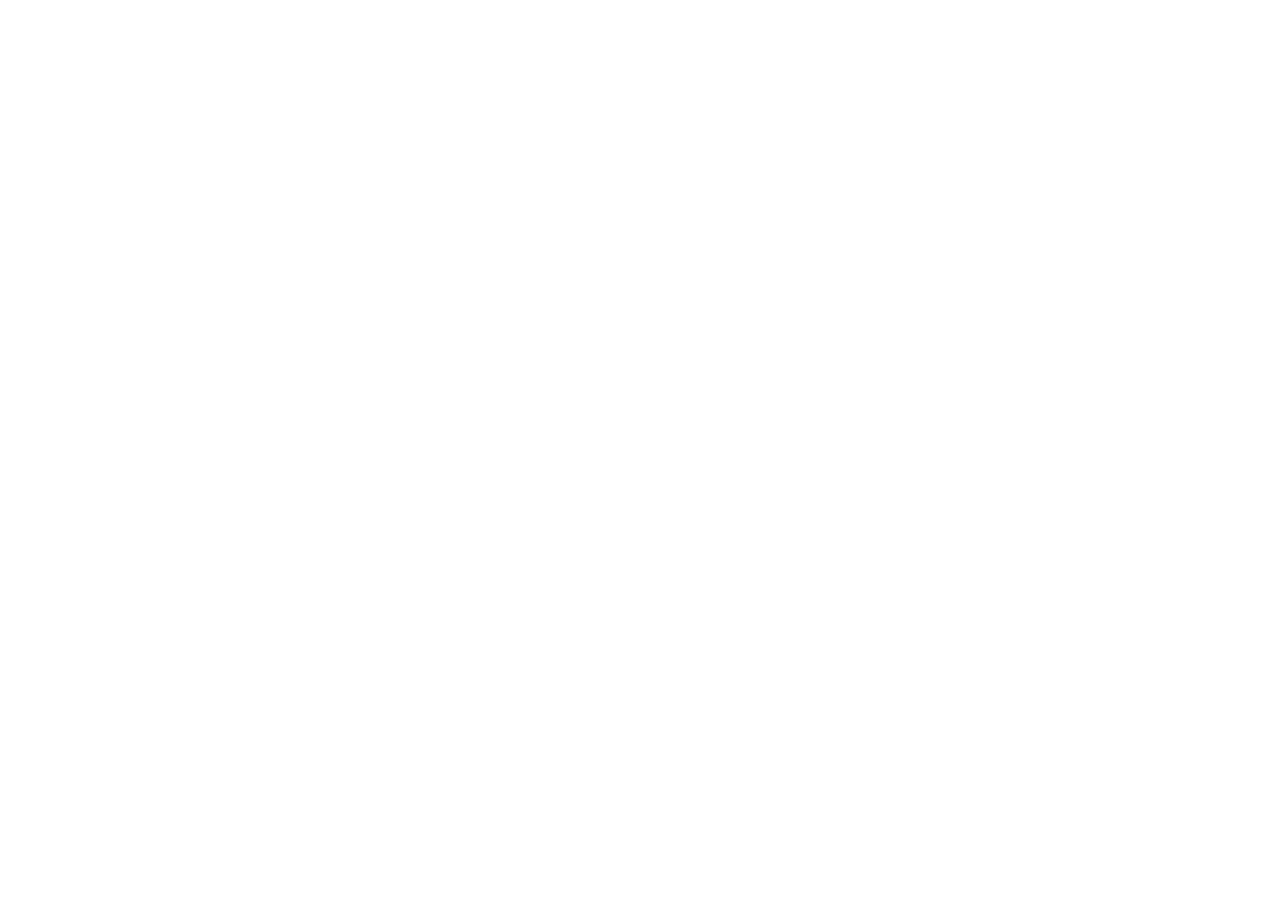
==== logoSafary/index.html @ e810fa1c "First Commit" ====
<!DOCTYPE html>
<html lang="en">
<head>
    <meta charset="UTF-8">
    <meta name="viewport" content="width=device-width, initial-scale=1.0">
    <title>Document</title>
</head>
<body>
    <div class="container-safary">
        
    </div>
</body>
</html>
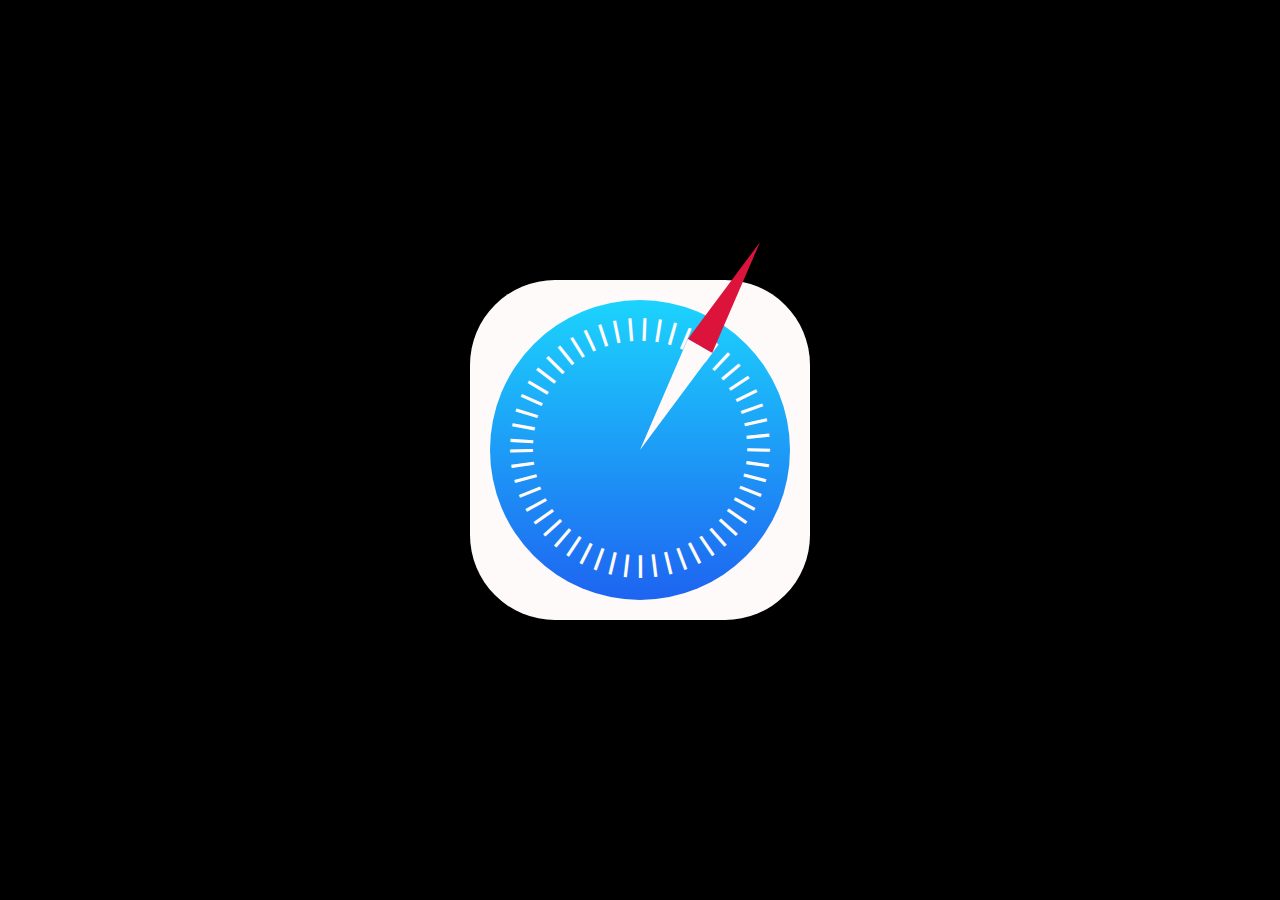
==== commit 5e8694da: "second commit" ====
--- a/logoSafary/index.html
+++ b/logoSafary/index.html
@@ -3,11 +3,26 @@
 <head>
     <meta charset="UTF-8">
     <meta name="viewport" content="width=device-width, initial-scale=1.0">
-    <title>Document</title>
+    <title>Logo Safari</title>
+    <link rel="stylesheet" href="style.css">
 </head>
 <body>
-    <div class="container-safary">
-        
-    </div>
+    <figure class="safari">
+        <div class="marks">
+            <div class="circle-text">
+                <svg width="400" height="400" viewBox="0 0 200 200">
+                    <defs>
+                        <path id="circlePath" d="M 100, 100 m -75, 0 a 75,75 0 1,1 150,0 a 75,75 0 1,1 -150,0"/>
+                    </defs>
+                    <text>
+                        <textPath xlink:href="#circlePath">
+                            | | | | | | | | | | | | | | | | | | | | | | | | | | | | | | | | | | | | | | | | | | | | | | | | | | | | | | | | | | | | | | | | | | | | | | | | | | | | | | | | | | | | | | | | | | | | | | | | | | | | | | | | | | | | | | | | | | | | | | | | | | | | | | | | | | | | | | | | | | | | | | | | | | | | | | | |
+                        </textPath>
+                    </text>
+                </svg>
+            </div>
+        </div>
+        <div class="pointer"></div>
+    </figure>
 </body>
-</html>+</html>
--- a/logoSafary/style.css
+++ b/logoSafary/style.css
@@ -0,0 +1,97 @@
+body {
+    margin: 0;
+    height: 100vh;
+    display: flex;
+    align-items: center;
+    justify-content: center;
+    background-color: black;
+}
+
+.safari {
+    font-size: 20px;
+    width: 15em;
+    height: 15em;
+    background-color: snow;
+    border-radius: 25%;
+    padding: 1em;
+    display: flex;
+    align-items: center;
+    justify-content: center;
+    position: relative;
+}
+
+.marks {
+    width: inherit;
+    height: inherit;
+    background-image: linear-gradient(
+        hsl(191, 98%, 55%),
+        hsl(220, 88%, 53%)
+    );
+    border-radius: 50%;
+    display: flex;
+    align-items: center;
+    justify-content: center;
+    position: relative;
+}
+
+.marks span {
+    position: absolute;
+    width: 0.1em;
+    height: var(--h);
+    background-color: snow;
+    transform: rotate(var(--rotate-deg)) translateY(var(--y));
+}
+
+.marks span:nth-child(odd) {--h: 0.9em; --y: 6em;}
+.marks span:nth-child(even) {--h: 0.5em; --y: 6.2em;}
+
+.pointer {
+    position: absolute;
+    width: 1.4em;
+    height: 12em;
+    display: flex;
+    flex-direction: column;
+    transform: rotate(30deg);
+    animation: rotate 1s ease-in-out infinite alternate;
+    top: 50%;
+    left: 50%;
+    transform-origin: bottom;
+    transform: translate(-50%, -100%) rotate(30deg);
+}
+
+@keyframes rotate {
+    to {
+        transform: translate(-50%, -100%) rotate(50deg);
+    }
+}
+
+.pointer::before,
+.pointer::after {
+    content: '';
+    border-bottom: 6em solid var(--c);
+    border-left: 0.7em solid transparent;
+    border-right: 0.7em solid transparent;
+}
+
+.pointer::after {
+    transform: rotate(180deg);
+}
+
+.pointer::before {--c: crimson;}
+.pointer::after {--c: snow;}
+
+.circle-text {
+    font-family: Arial, sans-serif;
+    font-size: 16px;
+    font-weight: bold;
+    text-anchor: middle;
+}
+
+svg {
+    width: 100%;
+    height: 100%;
+}
+
+svg text {
+    fill: snow;
+}
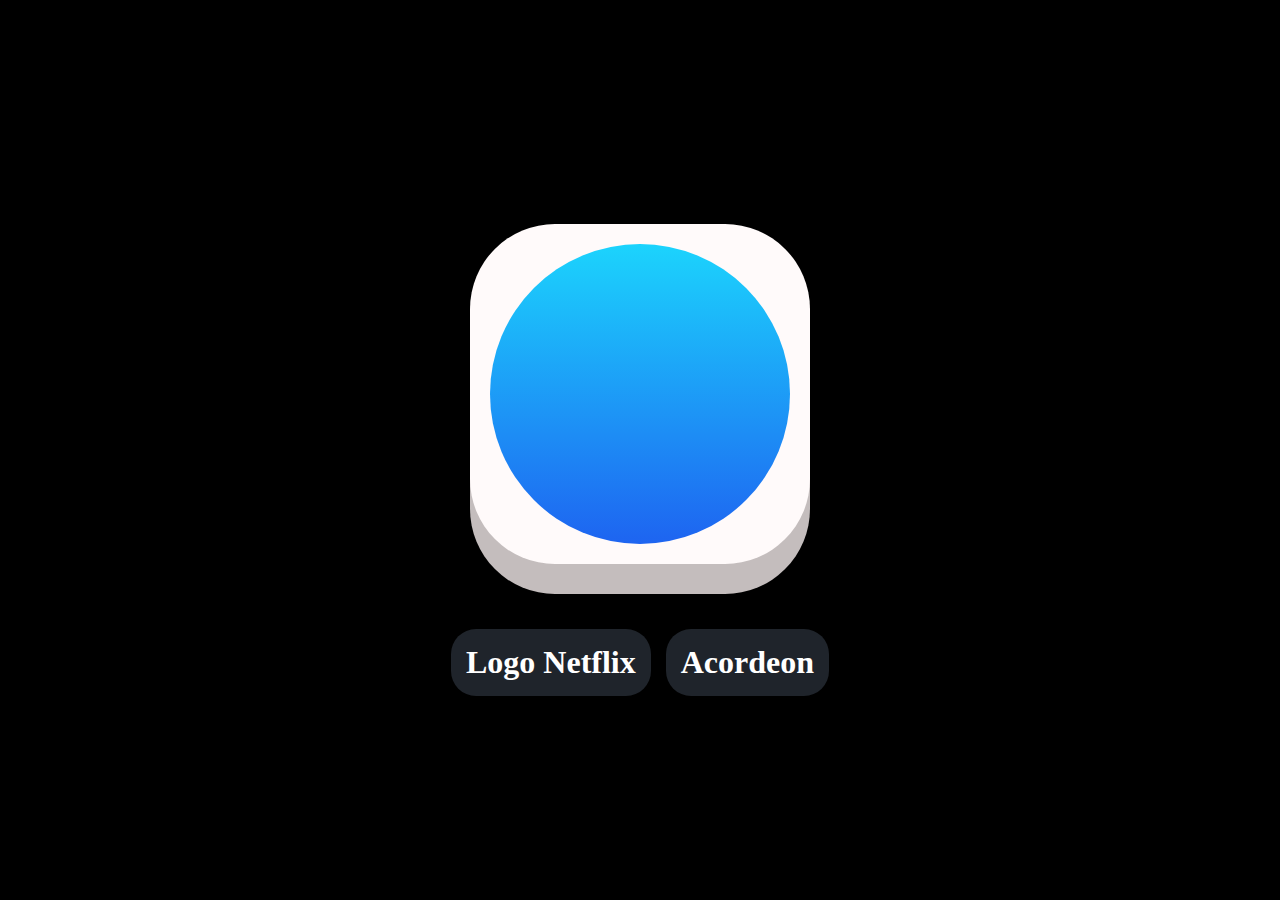
==== commit 5493820d: "trhird commit" ====
--- a/logoSafary/index.html
+++ b/logoSafary/index.html
@@ -4,25 +4,21 @@
     <meta charset="UTF-8">
     <meta name="viewport" content="width=device-width, initial-scale=1.0">
     <title>Logo Safari</title>
+    <link rel="shortcut icon" href="favicon/2993674_brand_brands_logo_logos_safari_icon.png" type="image/x-icon">
     <link rel="stylesheet" href="style.css">
 </head>
 <body>
-    <figure class="safari">
-        <div class="marks">
+    <figure class="container-safari">
+        <div class="circle-blue">
             <div class="circle-text">
-                <svg width="400" height="400" viewBox="0 0 200 200">
-                    <defs>
-                        <path id="circlePath" d="M 100, 100 m -75, 0 a 75,75 0 1,1 150,0 a 75,75 0 1,1 -150,0"/>
-                    </defs>
-                    <text>
-                        <textPath xlink:href="#circlePath">
-                            | | | | | | | | | | | | | | | | | | | | | | | | | | | | | | | | | | | | | | | | | | | | | | | | | | | | | | | | | | | | | | | | | | | | | | | | | | | | | | | | | | | | | | | | | | | | | | | | | | | | | | | | | | | | | | | | | | | | | | | | | | | | | | | | | | | | | | | | | | | | | | | | | | | | | | | |
-                        </textPath>
-                    </text>
-                </svg>
+                
             </div>
         </div>
         <div class="pointer"></div>
     </figure>
+    <div class="buttons">
+        <a href="../logoNetflix/index.html">Logo Netflix</a>
+        <a href="../acordeon/index.html">Acordeon</a>
+      </div>
 </body>
 </html>
--- a/logoSafary/style.css
+++ b/logoSafary/style.css
@@ -2,12 +2,13 @@
     margin: 0;
     height: 100vh;
     display: flex;
+    flex-direction: column;
     align-items: center;
     justify-content: center;
     background-color: black;
 }
 
-.safari {
+.container-safari {
     font-size: 20px;
     width: 15em;
     height: 15em;
@@ -18,12 +19,13 @@
     align-items: center;
     justify-content: center;
     position: relative;
+    box-shadow: 0 30px rgb(196, 189, 189);
 }
 
-.marks {
+.circle-blue {
     width: inherit;
     height: inherit;
-    background-image: linear-gradient(
+    background: linear-gradient(
         hsl(191, 98%, 55%),
         hsl(220, 88%, 53%)
     );
@@ -34,64 +36,32 @@
     position: relative;
 }
 
-.marks span {
-    position: absolute;
-    width: 0.1em;
-    height: var(--h);
-    background-color: snow;
-    transform: rotate(var(--rotate-deg)) translateY(var(--y));
+
+
+
+
+
+
+
+.buttons {
+    display: flex;
+    justify-content: center;
+    align-items: center;
+    margin-top: 5vh;
+    gap: 15px;
 }
 
-.marks span:nth-child(odd) {--h: 0.9em; --y: 6em;}
-.marks span:nth-child(even) {--h: 0.5em; --y: 6.2em;}
-
-.pointer {
-    position: absolute;
-    width: 1.4em;
-    height: 12em;
-    display: flex;
-    flex-direction: column;
-    transform: rotate(30deg);
-    animation: rotate 1s ease-in-out infinite alternate;
-    top: 50%;
-    left: 50%;
-    transform-origin: bottom;
-    transform: translate(-50%, -100%) rotate(30deg);
+.buttons a {
+    border-radius: 25px;
+    padding: 15px;
+    background: rgb(31, 36, 43);
+    color: white;
+    text-decoration: none;
+    font-size: 32px;
+    font-weight: 900;
 }
 
-@keyframes rotate {
-    to {
-        transform: translate(-50%, -100%) rotate(50deg);
-    }
-}
-
-.pointer::before,
-.pointer::after {
-    content: '';
-    border-bottom: 6em solid var(--c);
-    border-left: 0.7em solid transparent;
-    border-right: 0.7em solid transparent;
-}
-
-.pointer::after {
-    transform: rotate(180deg);
-}
-
-.pointer::before {--c: crimson;}
-.pointer::after {--c: snow;}
-
-.circle-text {
-    font-family: Arial, sans-serif;
-    font-size: 16px;
-    font-weight: bold;
-    text-anchor: middle;
-}
-
-svg {
-    width: 100%;
-    height: 100%;
-}
-
-svg text {
-    fill: snow;
-}
+.buttons a:hover {
+    color: brown;
+    box-shadow: 0 0 10px rgba(0,211,249,1);
+}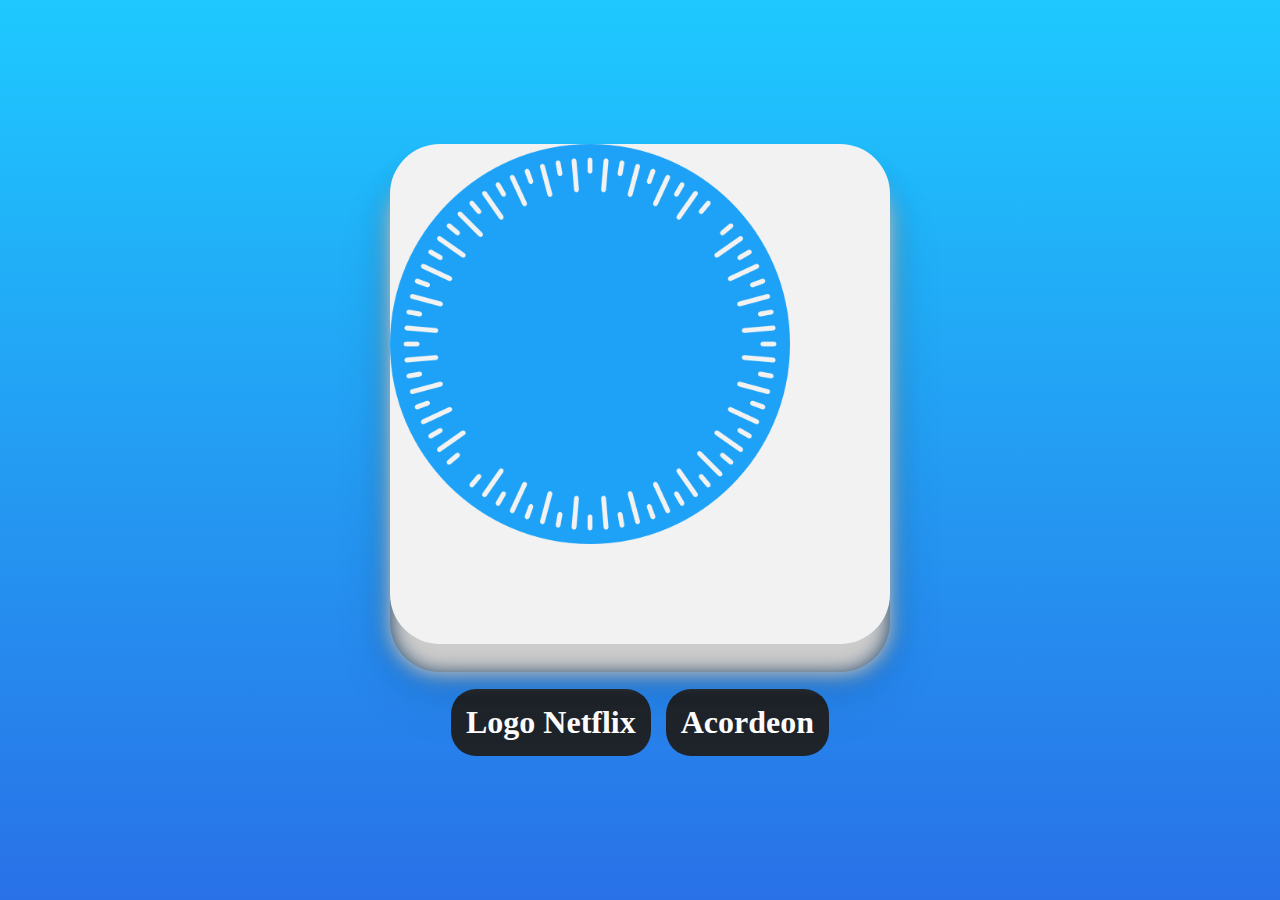
==== commit c2788026: "sixth commit" ====
--- a/logoSafary/index.html
+++ b/logoSafary/index.html
@@ -8,14 +8,12 @@
     <link rel="stylesheet" href="style.css">
 </head>
 <body>
-    <figure class="container-safari">
-        <div class="circle-blue">
-            <div class="circle-text">
-                
-            </div>
+    <div class="container">
+        <div class="lineas">
+            <img src="safari (1).png" alt="" width="400px" height="400px">
         </div>
-        <div class="pointer"></div>
-    </figure>
+        <div class="contenido-agujas"></div>
+    </div>
     <div class="buttons">
         <a href="../logoNetflix/index.html">Logo Netflix</a>
         <a href="../acordeon/index.html">Acordeon</a>
--- a/logoSafary/style.css
+++ b/logoSafary/style.css
@@ -1,46 +1,43 @@
-body {
-    margin: 0;
-    height: 100vh;
+*{
+    margin:0;
+    padding: 0;
+    box-sizing: border-box;
+}
+body{
     display: flex;
     flex-direction: column;
+    justify-content: center;
     align-items: center;
-    justify-content: center;
-    background-color: black;
+    height: 100vh;
+    background:#f8f8f8 ;
+    background: linear-gradient(#1ec9ff,#2971e7);;
 }
 
-.container-safari {
-    font-size: 20px;
-    width: 15em;
-    height: 15em;
-    background-color: snow;
-    border-radius: 25%;
-    padding: 1em;
+.container{
+    display: flex;
+    position: relative;
+    width: 500px;
+    height: 500px;
+    background: #f2f2f2;
+    border-radius: 50px;
+    box-shadow: 0 30px 20px #ccc,
+    0 30px 30px rgba(0,0,0,0.25),
+    0 28px 0 rgba(0,0,0,0.5),
+    0 50px 60px rgba(0,0,0,0.1);
+}
+.circle-lines img{
     display: flex;
     align-items: center;
     justify-content: center;
-    position: relative;
-    box-shadow: 0 30px rgb(196, 189, 189);
 }
 
-.circle-blue {
-    width: inherit;
-    height: inherit;
-    background: linear-gradient(
-        hsl(191, 98%, 55%),
-        hsl(220, 88%, 53%)
-    );
-    border-radius: 50%;
+.contenido-agujas{
     display: flex;
+    justify-content: center;
     align-items: center;
-    justify-content: center;
-    position: relative;
+    position: absolute;
+    width: 36px;
 }
-
-
-
-
-
-
 
 
 .buttons {
@@ -62,6 +59,6 @@
 }
 
 .buttons a:hover {
-    color: brown;
+    color: hsl(220, 88%, 53%);
     box-shadow: 0 0 10px rgba(0,211,249,1);
 }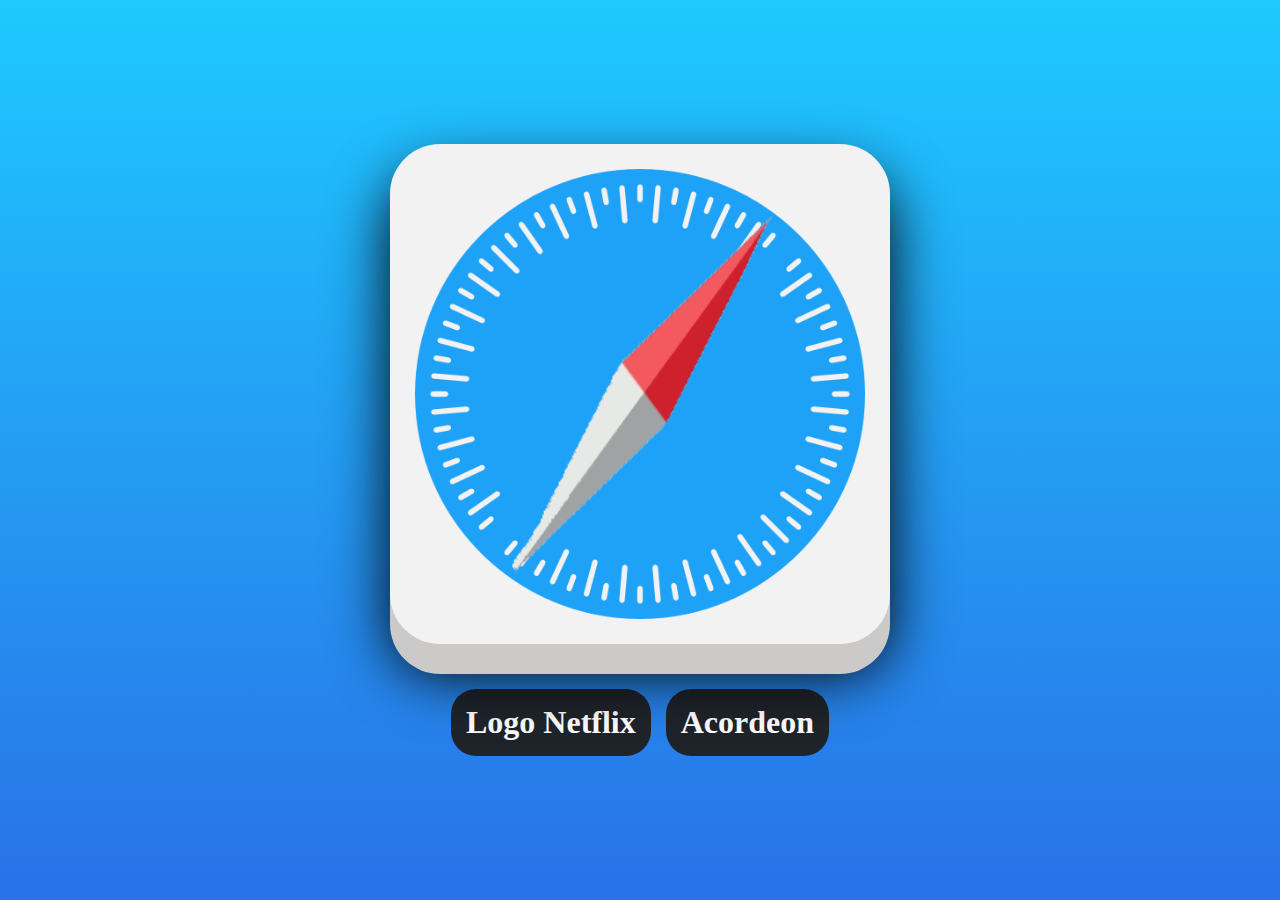
==== commit 84566858: "Animation Safary finished" ====
--- a/logoSafary/index.html
+++ b/logoSafary/index.html
@@ -10,9 +10,10 @@
 <body>
     <div class="container">
         <div class="lineas">
-            <img src="safari (1).png" alt="" width="400px" height="400px">
+            <img id="manecillas" src="manecillas.png" alt="" width="450px" height="450px">
+            <img id="back-safari" src="back-safari.png" alt="">
         </div>
-        <div class="contenido-agujas"></div>
+        
     </div>
     <div class="buttons">
         <a href="../logoNetflix/index.html">Logo Netflix</a>
--- a/logoSafary/style.css
+++ b/logoSafary/style.css
@@ -20,25 +20,51 @@
     height: 500px;
     background: #f2f2f2;
     border-radius: 50px;
-    box-shadow: 0 30px 20px #ccc,
-    0 30px 30px rgba(0,0,0,0.25),
-    0 28px 0 rgba(0,0,0,0.5),
-    0 50px 60px rgba(0,0,0,0.1);
+    box-shadow: 0 30px #ccc9c9,
+    0 30px 60px;
+    padding: 0;
 }
-.circle-lines img{
+.lineas {
     display: flex;
+    justify-content: space-between;
     align-items: center;
-    justify-content: center;
+    position: relative;
+    overflow: hidden;
 }
 
-.contenido-agujas{
-    display: flex;
-    justify-content: center;
-    align-items: center;
+#manecillas {
+    z-index: 1;
     position: absolute;
-    width: 36px;
+    width: 300px;
+    height: 380px;
+    top: 60px;
+    left:100px;
+    overflow: hidden;
+    transform: rotateZ(0deg);
 }
 
+#manecillas:hover {
+    animation: animationManecillas 5s forwards;
+    transition: 5s;
+}
+
+#back-safari {
+    width: 450px;
+    height: 450px;
+    padding: 0;
+    margin: 25px;
+    overflow: hidden;
+    
+}
+
+@keyframes animationManecillas {
+    0% {
+        transform: rotateZ(480deg);
+    }
+    100% {
+        transform: rotateZ(0deg);
+    }
+}
 
 .buttons {
     display: flex;
@@ -47,7 +73,6 @@
     margin-top: 5vh;
     gap: 15px;
 }
-
 .buttons a {
     border-radius: 25px;
     padding: 15px;
@@ -57,7 +82,6 @@
     font-size: 32px;
     font-weight: 900;
 }
-
 .buttons a:hover {
     color: hsl(220, 88%, 53%);
     box-shadow: 0 0 10px rgba(0,211,249,1);
